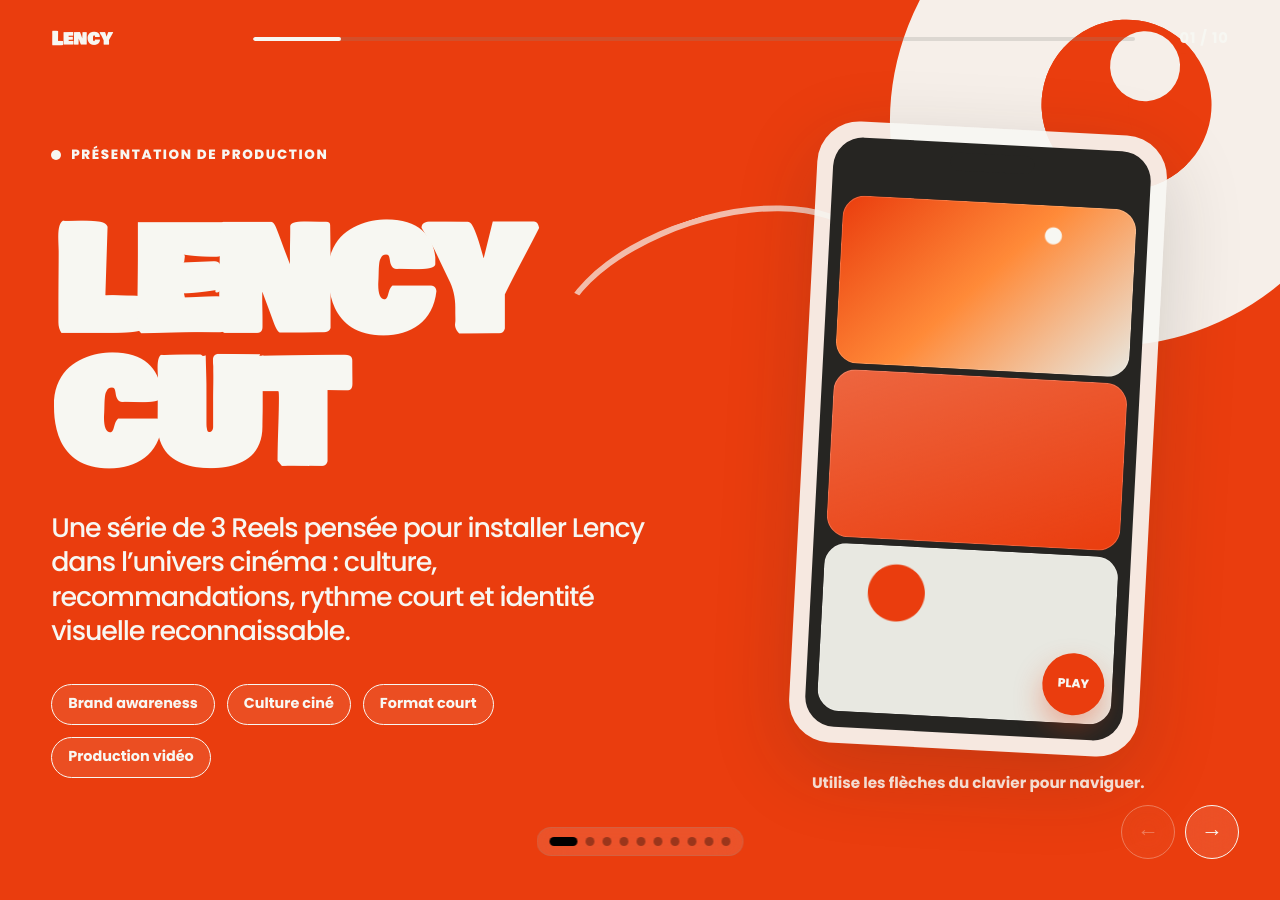
==== index.html @ e0e6d360 "Add files via upload" ====
<!doctype html>
<html lang="fr">
<head>
  <meta charset="utf-8" />
  <meta name="viewport" content="width=device-width, initial-scale=1" />
  <meta name="description" content="Présentation interactive de la série vidéo Lency Cut." />
  <title>Lency Cut - Présentation vidéo</title>
  <link rel="preconnect" href="https://fonts.googleapis.com">
  <link rel="preconnect" href="https://fonts.gstatic.com" crossorigin>
  <link href="https://fonts.googleapis.com/css2?family=Bowlby+One+SC&family=Poppins:wght@300;400;500;600;700;800&display=swap" rel="stylesheet">
  <link rel="stylesheet" href="styles.css" />
</head>
<body>
  <div class="deck" id="deck" aria-live="polite">
    <header class="topbar" aria-label="Navigation de la présentation">
      <a class="brand" href="#slide-1" aria-label="Retour au début">
        <span class="brand-logo-wrap">
          <img src="assets/logolency.png" alt="Logo Lency" class="brand-logo" onerror="this.classList.add('is-hidden'); this.nextElementSibling.classList.remove('is-hidden');" />
          <span class="brand-fallback is-hidden">Lency</span>
        </span>
      </a>
      <div class="progress" aria-hidden="true">
        <span class="progress-bar" id="progressBar"></span>
      </div>
      <div class="slide-count"><span id="currentSlide">01</span><span>/</span><span id="totalSlides">10</span></div>
    </header>

    <main class="slides" id="slides">
      <section class="slide slide-cover is-active" id="slide-1" data-theme="orange">
        <div class="grain"></div>
        <div class="shape shape-eye shape-eye-large"></div>
        <div class="shape shape-loop"></div>
        <div class="slide-inner cover-grid">
          <div class="cover-copy reveal">
            <span class="eyebrow">Présentation de production</span>
            <h1>Lency Cut</h1>
            <p class="lead">Une série de 3 Reels pensée pour installer Lency dans l’univers cinéma : culture, recommandations, rythme court et identité visuelle reconnaissable.</p>
            <div class="cover-tags" aria-label="Mots-clés de la présentation">
              <span>Brand awareness</span>
              <span>Culture ciné</span>
              <span>Format court</span>
              <span>Production vidéo</span>
            </div>
          </div>
          <div class="cover-card reveal delay-1">
            <div class="phone-mockup" aria-label="Aperçu mobile stylisé">
              <div class="phone-top"></div>
              <div class="phone-screen">
                <div class="reel-preview one"></div>
                <div class="reel-preview two"></div>
                <div class="reel-preview three"></div>
                <span class="play-dot">play</span>
              </div>
            </div>
            <p class="hint">Utilise les flèches du clavier pour naviguer.</p>
          </div>
        </div>
      </section>

      <section class="slide" id="slide-2" data-theme="light">
        <div class="slide-inner two-col">
          <div class="reveal">
            <span class="section-label">01 / Contexte</span>
            <h2>Pourquoi une série vidéo ?</h2>
            <p class="big-text">Lency est une plateforme SaaS dédiée à l’audiovisuel. L’objectif des vidéos n’est pas de vendre directement l’outil, mais de créer un premier lien avec les créateurs, étudiants en cinéma, cinéphiles et passionnés d’image.</p>
          </div>
          <div class="stacked-cards reveal delay-1">
            <article class="mini-card">
              <span class="mini-number">01</span>
              <h3>Attirer</h3>
              <p>Des hooks simples et directs pour capter l’attention dès les premières secondes.</p>
            </article>
            <article class="mini-card">
              <span class="mini-number">02</span>
              <h3>Fédérer</h3>
              <p>Des contenus ciné accessibles qui donnent envie de commenter, débattre et suivre la marque.</p>
            </article>
            <article class="mini-card">
              <span class="mini-number">03</span>
              <h3>Installer</h3>
              <p>Un territoire de marque autour de la culture audiovisuelle avant la mise en avant produit.</p>
            </article>
          </div>
        </div>
      </section>

      <section class="slide" id="slide-3" data-theme="dark">
        <div class="slide-inner editorial-grid">
          <div class="reveal">
            <span class="section-label">02 / Ligne éditoriale</span>
            <h2>Une même logique pour les 3 Reels</h2>
            <p class="lead muted">Chaque vidéo reprend un format reconnaissable : une promesse claire, une sélection de films, un rythme rapide, puis un appel à l’interaction.</p>
          </div>
          <div class="editorial-flow reveal delay-1" aria-label="Structure éditoriale des vidéos">
            <div class="flow-item"><span>Hook</span><p>Une phrase d’entrée orientée bénéfice : culture ciné, films d’été ou sorties du mois.</p></div>
            <div class="flow-line"></div>
            <div class="flow-item"><span>Sélection</span><p>Des films présentés avec un angle simple, visuel et mémorisable.</p></div>
            <div class="flow-line"></div>
            <div class="flow-item"><span>Rythme</span><p>Cuts courts, alternance des intervenants et incrustations pour garder l’attention.</p></div>
            <div class="flow-line"></div>
            <div class="flow-item"><span>CTA</span><p>Question finale et abonnement pour transformer la vue en engagement.</p></div>
          </div>
        </div>
      </section>

      <section class="slide" id="slide-4" data-theme="cream">
        <div class="slide-inner visual-grid">
          <div class="reveal">
            <span class="section-label">03 / Direction artistique</span>
            <h2>Une identité vive, urbaine et très visuelle</h2>
            <p>La présentation reprend l’univers Lency : orange électrique, neutres minéraux, formes inspirées de l’objectif de caméra, typographie massive pour les titres et lecture plus douce pour les textes.</p>
          </div>
          <div class="brand-system reveal delay-1">
            <div class="palette">
              <span style="--swatch:#ea3d0e"><b>#EA3D0E</b>Orange électrique</span>
              <span style="--swatch:#f7f7f2"><b>#F7F7F2</b>Fond clair</span>
              <span style="--swatch:#e8e8e1"><b>#E8E8E1</b>Neutre</span>
              <span style="--swatch:#8c8a85"><b>#8C8A85</b>Béton</span>
              <span style="--swatch:#262522"><b>#262522</b>Noir urbain</span>
            </div>
            <div class="identity-card">
              <div class="identity-eye"></div>
              <p>Le regard devient le signe central : voir, cadrer, sélectionner, raconter.</p>
            </div>
          </div>
        </div>
      </section>

      <section class="slide" id="slide-5" data-theme="light">
        <div class="slide-inner process-layout">
          <div class="reveal">
            <span class="section-label">04 / Préproduction</span>
            <h2>Transformer une idée en format répétable</h2>
          </div>
          <div class="process-steps reveal delay-1">
            <article>
              <span>Recherche</span>
              <h3>Choix des thèmes</h3>
              <p>Des sujets simples à comprendre, capables de toucher une audience large : classiques des années 90, films pour l’été, sorties du mois.</p>
            </article>
            <article>
              <span>Script</span>
              <h3>Écriture courte</h3>
              <p>Chaque film est présenté avec une phrase utile, un angle émotionnel ou visuel, puis un bénéfice clair pour le spectateur.</p>
            </article>
            <article>
              <span>Duo</span>
              <h3>Répartition Lina et Alex</h3>
              <p>L’alternance entre deux personnes permet de relancer l’attention et de donner un rythme plus naturel à la série.</p>
            </article>
          </div>
        </div>
      </section>

      <section class="slide" id="slide-6" data-theme="orange">
        <div class="slide-inner shoot-grid">
          <div class="reveal">
            <span class="section-label on-orange">05 / Tournage</span>
            <h2>Un set-up simple, mais pensé pour le format court</h2>
            <p class="lead">Le tournage est conçu pour faciliter les incrustations, garder le visage lisible et donner un rendu plus professionnel qu’une simple vidéo face caméra.</p>
          </div>
          <div class="spec-board reveal delay-1">
            <div><span>Lieu</span><strong>École</strong><p>Un cadre accessible, maîtrisable et cohérent avec le projet étudiant.</p></div>
            <div><span>Cadrage</span><strong>Plan poitrine</strong><p>Le sujet reste centré avec de l’espace pour les affiches et extraits.</p></div>
            <div><span>Image</span><strong>DJI Osmo Pocket 3</strong><p>Une captation stable, compacte et adaptée aux contenus sociaux.</p></div>
            <div><span>Son</span><strong>DJI Mic Mini</strong><p>Une voix plus propre, essentielle pour retenir l’attention.</p></div>
            <div><span>Lumière</span><strong>Softbox</strong><p>Une lumière diffuse pour éviter le rendu plat et ajouter de la profondeur.</p></div>
          </div>
        </div>
      </section>

      <section class="slide" id="slide-7" data-theme="dark">
        <div class="slide-inner montage-grid">
          <div class="reveal">
            <span class="section-label">06 / Postproduction</span>
            <h2>Un montage pensé pour éviter le décrochage</h2>
            <p class="lead muted">Sur CapCut, le montage repose sur une logique très rythmée : aucun blanc inutile, des effets placés au moment exact et des éléments visuels qui apparaissent pour soutenir le discours.</p>
          </div>
          <div class="timeline reveal delay-1">
            <div class="timeline-item"><span>01</span><h3>Vignette</h3><p>Assombrir légèrement les bords pour recentrer le regard.</p></div>
            <div class="timeline-item"><span>02</span><h3>Cuts chirurgicaux</h3><p>Supprimer blancs, hésitations et respirations inutiles.</p></div>
            <div class="timeline-item"><span>03</span><h3>Flou et affiches</h3><p>Passer le rush en arrière-plan et faire ressortir le film cité.</p></div>
            <div class="timeline-item"><span>04</span><h3>SFX</h3><p>Whoosh, pop, ding ou clic pour souligner les transitions.</p></div>
          </div>
        </div>
      </section>

      <section class="slide" id="slide-8" data-theme="cream">
        <div class="slide-inner video-slide">
          <div class="reveal">
            <span class="section-label">07 / Les 3 Reels</span>
            <h2>Les vidéos en ligne</h2>
            <p>Les Reels sont intégrés via Streamable pour garder un dépôt GitHub léger et compatible avec Vercel. Chaque vidéo reste lisible directement dans la slide, avec un lien d’ouverture en grand si besoin.</p>
          </div>
          <div class="video-grid reveal delay-1">
            <article class="video-card">
              <div class="video-frame video-embed">
                <iframe src="https://streamable.com/e/v9vnkr" title="REEL 1 - Culture ciné années 90" loading="lazy" allow="fullscreen; picture-in-picture" allowfullscreen></iframe>
              </div>
              <a class="external-video" href="https://streamable.com/v9vnkr" target="_blank" rel="noopener">Ouvrir REEL 1</a>
              <h3>Culture ciné années 90</h3>
              <p>Un format recommandation basé sur 5 classiques pour améliorer sa culture cinéma.</p>
            </article>
            <article class="video-card">
              <div class="video-frame video-embed">
                <iframe src="https://streamable.com/e/xjp9ug" title="REEL 2 - Films à voir cet été" loading="lazy" allow="fullscreen; picture-in-picture" allowfullscreen></iframe>
              </div>
              <a class="external-video" href="https://streamable.com/xjp9ug" target="_blank" rel="noopener">Ouvrir REEL 2</a>
              <h3>Films à voir cet été</h3>
              <p>Un angle saisonnier, plus léger, pensé pour générer commentaires et partages.</p>
            </article>
            <article class="video-card">
              <div class="video-frame video-embed">
                <iframe src="https://streamable.com/e/u0c4hb" title="REEL 3 - Sorties cinéma de juin" loading="lazy" allow="fullscreen; picture-in-picture" allowfullscreen></iframe>
              </div>
              <a class="external-video" href="https://streamable.com/u0c4hb" target="_blank" rel="noopener">Ouvrir REEL 3</a>
              <h3>Sorties cinéma de juin</h3>
              <p>Un contenu plus actuel, utile pour positionner Lency comme veille culturelle.</p>
            </article>
          </div>
        </div>
      </section>

      <section class="slide" id="slide-9" data-theme="light">
        <div class="slide-inner result-grid">
          <div class="reveal">
            <span class="section-label">08 / Cohérence de série</span>
            <h2>Ce qui rend les 3 vidéos reconnaissables</h2>
          </div>
          <div class="result-cards reveal delay-1">
            <article><span class="badge">Ton</span><p>Accessible, direct, conversationnel, avec une vraie logique de recommandation.</p></article>
            <article><span class="badge">Visuel</span><p>Orange Lency, typographie impactante, incrustations cinéma et énergie urbaine.</p></article>
            <article><span class="badge">Rythme</span><p>Alternance face caméra, cuts rapides, effets sonores et affiches qui poppent.</p></article>
            <article><span class="badge">Objectif</span><p>Développer la notoriété avant de faire entrer progressivement le produit dans l’écosystème de contenu.</p></article>
          </div>
        </div>
      </section>

      <section class="slide" id="slide-10" data-theme="dark">
        <div class="slide-inner final-grid">
          <div class="reveal">
            <span class="section-label">09 / Conclusion</span>
            <h2>Une série courte, mais stratégique</h2>
            <p class="lead muted">Le travail vidéo permet à Lency de parler aux créatifs avant même de parler outil. La série construit un territoire : cinéma, image, culture, recommandation et communauté.</p>
          </div>
          <div class="takeaways reveal delay-1">
            <p><strong>À retenir :</strong> le format court sert ici de porte d’entrée. Il crée de la visibilité, installe la personnalité de marque et prépare le terrain pour des contenus plus orientés plateforme.</p>
            <div class="next-actions">
              <span>Prochaines pistes</span>
              <p>Tester plusieurs hooks, suivre la rétention, comparer les CTA et décliner les meilleurs formats en carrousels ou contenus coulisses.</p>
            </div>
          </div>
        </div>
      </section>
    </main>

    <nav class="controls" aria-label="Contrôles de navigation">
      <button class="nav-btn" id="prevBtn" type="button" aria-label="Slide précédente">←</button>
      <button class="nav-btn" id="nextBtn" type="button" aria-label="Slide suivante">→</button>
    </nav>

    <div class="dots" id="dots" aria-label="Accès aux slides"></div>
  </div>

  <script src="script.js"></script>
</body>
</html>
---- styles.css ----
:root {
  --orange: #ea3d0e;
  --cream: #f7f7f2;
  --soft: #e8e8e1;
  --concrete: #8c8a85;
  --dark: #262522;
  --white: #ffffff;
  --shadow: 0 24px 80px rgba(38, 37, 34, 0.18);
  --radius-lg: 34px;
  --radius-md: 22px;
  --display: 'Bowlby One SC', 'Arial Black', system-ui, sans-serif;
  --body: 'Poppins', system-ui, -apple-system, BlinkMacSystemFont, 'Segoe UI', sans-serif;
}

* {
  box-sizing: border-box;
}

html,
body {
  margin: 0;
  width: 100%;
  min-height: 100%;
  overflow: hidden;
  background: var(--dark);
  color: var(--dark);
  font-family: var(--body);
}

body {
  -webkit-font-smoothing: antialiased;
  text-rendering: geometricPrecision;
}

button,
a,
video {
  -webkit-tap-highlight-color: transparent;
}

.deck {
  width: 100vw;
  height: 100vh;
  position: relative;
  background: var(--cream);
  isolation: isolate;
}

.topbar {
  position: fixed;
  z-index: 50;
  top: 0;
  left: 0;
  width: 100%;
  height: 72px;
  display: grid;
  grid-template-columns: 180px 1fr 72px;
  align-items: center;
  gap: 22px;
  padding: 20px clamp(20px, 4vw, 58px);
  pointer-events: none;
}

.brand,
.controls,
.dots {
  pointer-events: auto;
}

.brand {
  display: inline-flex;
  align-items: center;
  text-decoration: none;
  color: inherit;
}

.brand-logo-wrap {
  min-width: 108px;
  height: 38px;
  display: inline-flex;
  align-items: center;
}

.brand-logo {
  max-width: 132px;
  max-height: 48px;
  object-fit: contain;
  filter: drop-shadow(0 10px 24px rgba(38, 37, 34, 0.12));
}

.brand-fallback {
  font-family: var(--display);
  font-size: 1.2rem;
  letter-spacing: -0.02em;
  color: currentColor;
}

.is-hidden {
  display: none !important;
}

.progress {
  height: 4px;
  background: rgba(140, 138, 133, 0.24);
  overflow: hidden;
  border-radius: 999px;
}

.progress-bar {
  display: block;
  width: 10%;
  height: 100%;
  background: currentColor;
  border-radius: inherit;
  transform-origin: left center;
  transition: width 420ms cubic-bezier(.2, .8, .2, 1);
}

.slide-count {
  display: inline-flex;
  justify-content: flex-end;
  gap: 4px;
  font-weight: 700;
  font-size: 0.92rem;
  letter-spacing: 0.06em;
  color: currentColor;
}

.slides {
  width: 100%;
  height: 100%;
  position: relative;
}

.slide {
  width: 100%;
  height: 100%;
  position: absolute;
  inset: 0;
  opacity: 0;
  visibility: hidden;
  transform: translateX(100%) scale(0.985);
  transition:
    transform 720ms cubic-bezier(.17, .84, .44, 1),
    opacity 420ms ease,
    visibility 0s linear 720ms;
  overflow: hidden;
}

.slide.is-active {
  opacity: 1;
  visibility: visible;
  transform: translateX(0) scale(1);
  transition-delay: 0s;
}

.slide.is-before {
  transform: translateX(-100%) scale(0.985);
}

.slide-inner {
  width: min(1500px, calc(100vw - clamp(34px, 8vw, 140px)));
  height: 100%;
  margin: 0 auto;
  padding: clamp(95px, 10vh, 130px) 0 clamp(70px, 8vh, 96px);
  display: grid;
  align-items: center;
  gap: clamp(32px, 5vw, 82px);
  position: relative;
  z-index: 2;
}

.slide[data-theme="orange"] {
  background: var(--orange);
  color: var(--cream);
}

.slide[data-theme="dark"] {
  background: var(--dark);
  color: var(--cream);
}

.slide[data-theme="light"] {
  background: var(--cream);
  color: var(--dark);
}

.slide[data-theme="cream"] {
  background: var(--soft);
  color: var(--dark);
}

.deck:has(.slide[data-theme="orange"].is-active),
.deck:has(.slide[data-theme="dark"].is-active) {
  color: var(--cream);
}

.deck:has(.slide[data-theme="light"].is-active),
.deck:has(.slide[data-theme="cream"].is-active) {
  color: var(--dark);
}

.reveal {
  opacity: 0;
  transform: translateY(18px);
}

.slide.is-active .reveal {
  animation: revealUp 680ms cubic-bezier(.17, .84, .44, 1) forwards;
}

.slide.is-active .delay-1 {
  animation-delay: 120ms;
}

.slide.is-active .delay-2 {
  animation-delay: 240ms;
}

@keyframes revealUp {
  to {
    opacity: 1;
    transform: translateY(0);
  }
}

h1,
h2,
h3,
p {
  margin: 0;
}

h1,
h2 {
  font-family: var(--display);
  letter-spacing: -0.05em;
  line-height: 0.94;
}

h1 {
  font-size: clamp(4.4rem, 11vw, 11rem);
  max-width: 900px;
  text-transform: uppercase;
}

h2 {
  font-size: clamp(3rem, 6.8vw, 7.4rem);
  max-width: 960px;
  text-transform: uppercase;
}

h3 {
  font-size: clamp(1.1rem, 1.5vw, 1.5rem);
  font-weight: 800;
  letter-spacing: -0.03em;
}

p {
  font-size: clamp(1rem, 1.32vw, 1.32rem);
  line-height: 1.52;
  color: inherit;
}

.lead,
.big-text {
  font-size: clamp(1.28rem, 2.1vw, 2.32rem);
  line-height: 1.28;
  font-weight: 500;
  letter-spacing: -0.04em;
  max-width: 850px;
}

.big-text {
  max-width: 760px;
}

.muted {
  color: rgba(247, 247, 242, 0.78);
}

.eyebrow,
.section-label {
  display: inline-flex;
  align-items: center;
  gap: 10px;
  margin-bottom: 26px;
  font-weight: 800;
  text-transform: uppercase;
  letter-spacing: 0.12em;
  font-size: 0.84rem;
}

.eyebrow::before,
.section-label::before {
  content: "";
  width: 10px;
  height: 10px;
  border-radius: 50%;
  background: currentColor;
}

.on-orange::before {
  background: var(--cream);
}

.cover-grid,
.two-col,
.visual-grid,
.shoot-grid,
.montage-grid,
.final-grid {
  grid-template-columns: minmax(0, 1.1fr) minmax(340px, 0.9fr);
}

.cover-copy {
  display: grid;
  gap: 28px;
  align-content: center;
}

.cover-tags {
  display: flex;
  flex-wrap: wrap;
  gap: 12px;
  margin-top: 6px;
}

.cover-tags span,
.badge {
  display: inline-flex;
  align-items: center;
  min-height: 40px;
  border: 1px solid currentColor;
  border-radius: 999px;
  padding: 9px 16px;
  font-size: 0.9rem;
  font-weight: 700;
  background: rgba(247, 247, 242, 0.09);
  backdrop-filter: blur(12px);
}

.cover-card {
  justify-self: center;
  display: grid;
  gap: 22px;
  place-items: center;
}

.phone-mockup {
  width: min(350px, 31vw);
  aspect-ratio: 9 / 16;
  border-radius: 42px;
  padding: 16px;
  background: rgba(247, 247, 242, 0.92);
  box-shadow: var(--shadow);
  position: relative;
  transform: rotate(3deg);
}

.phone-top {
  width: 84px;
  height: 18px;
  background: var(--dark);
  border-radius: 999px;
  position: absolute;
  top: 26px;
  left: 50%;
  transform: translateX(-50%);
  z-index: 3;
}

.phone-screen {
  width: 100%;
  height: 100%;
  border-radius: 30px;
  overflow: hidden;
  background: var(--dark);
  position: relative;
  display: grid;
  grid-template-rows: repeat(3, 1fr);
  gap: 6px;
  padding: 58px 12px 16px;
}

.reel-preview {
  border-radius: 22px;
  background:
    radial-gradient(circle at 72% 18%, var(--cream) 0 8px, transparent 9px),
    linear-gradient(135deg, var(--orange), #ff8a38 48%, var(--soft));
  box-shadow: inset 0 0 0 1px rgba(255,255,255,0.18);
}

.reel-preview.two {
  background:
    linear-gradient(160deg, rgba(247,247,242,0.22), transparent),
    var(--orange);
}

.reel-preview.three {
  background:
    radial-gradient(circle at 25% 28%, var(--orange) 0 28px, transparent 29px),
    var(--soft);
}

.play-dot {
  position: absolute;
  right: 20px;
  bottom: 24px;
  width: 62px;
  height: 62px;
  border-radius: 50%;
  background: var(--orange);
  color: var(--cream);
  display: grid;
  place-items: center;
  font-size: 0.76rem;
  font-weight: 800;
  text-transform: uppercase;
  box-shadow: 0 14px 28px rgba(234, 61, 14, 0.34);
}

.hint {
  font-size: 0.95rem;
  font-weight: 700;
  opacity: 0.86;
}

.shape {
  position: absolute;
  pointer-events: none;
  z-index: 1;
}

.shape-eye-large {
  width: 470px;
  height: 470px;
  right: -75px;
  top: -120px;
  border-radius: 36% 64% 50% 50% / 45% 45% 55% 55%;
  background: var(--cream);
  transform: rotate(42deg);
  opacity: 0.96;
  animation: floatEye 9s ease-in-out infinite;
}

.shape-eye-large::before {
  content: "";
  position: absolute;
  width: 170px;
  height: 170px;
  border-radius: 50%;
  background: var(--orange);
  left: 148px;
  top: 138px;
  box-shadow: inset 45px -35px 0 30px var(--orange);
}

.shape-eye-large::after {
  content: "";
  position: absolute;
  width: 70px;
  height: 70px;
  border-radius: 50%;
  background: var(--cream);
  left: 186px;
  top: 147px;
}

.shape-loop {
  width: 330px;
  height: 170px;
  left: 43%;
  top: 24%;
  border: 6px solid rgba(247, 247, 242, 0.86);
  border-left-color: transparent;
  border-bottom-color: transparent;
  border-radius: 50%;
  transform: rotate(-18deg);
  opacity: 0.8;
}

@keyframes floatEye {
  50% {
    transform: rotate(48deg) translateY(18px);
  }
}

.grain {
  position: absolute;
  inset: 0;
  opacity: 0.18;
  background-image: radial-gradient(rgba(255,255,255,0.35) 0.6px, transparent 0.7px);
  background-size: 6px 6px;
  mix-blend-mode: soft-light;
}

.stacked-cards,
.process-steps,
.result-cards {
  display: grid;
  gap: 18px;
}

.mini-card,
.process-steps article,
.result-cards article,
.video-card,
.takeaways,
.identity-card,
.spec-board div,
.timeline-item,
.flow-item {
  border: 1px solid rgba(38, 37, 34, 0.12);
  background: rgba(255, 255, 255, 0.48);
  border-radius: var(--radius-md);
  padding: clamp(20px, 2.1vw, 34px);
  box-shadow: 0 18px 60px rgba(38, 37, 34, 0.08);
}

.slide[data-theme="dark"] .timeline-item,
.slide[data-theme="dark"] .flow-item,
.slide[data-theme="dark"] .takeaways {
  border-color: rgba(247, 247, 242, 0.18);
  background: rgba(247, 247, 242, 0.07);
}

.slide[data-theme="orange"] .spec-board div {
  border-color: rgba(247, 247, 242, 0.28);
  background: rgba(247, 247, 242, 0.12);
  box-shadow: 0 18px 60px rgba(38, 37, 34, 0.12);
}

.mini-number,
.process-steps span,
.spec-board span,
.timeline-item span,
.next-actions span,
.flow-item span {
  display: inline-flex;
  align-items: center;
  margin-bottom: 12px;
  color: var(--orange);
  font-size: 0.78rem;
  font-weight: 900;
  text-transform: uppercase;
  letter-spacing: 0.12em;
}

.slide[data-theme="orange"] .spec-board span,
.slide[data-theme="orange"] .spec-board strong {
  color: var(--cream);
}

.mini-card h3,
.process-steps h3,
.timeline-item h3,
.video-card h3 {
  margin-bottom: 10px;
}

.mini-card p,
.process-steps p,
.timeline-item p,
.result-cards p,
.video-card p,
.spec-board p,
.flow-item p,
.takeaways p,
.identity-card p {
  font-size: clamp(0.92rem, 1vw, 1.08rem);
  line-height: 1.5;
}

.editorial-grid,
.process-layout,
.result-grid,
.video-slide {
  grid-template-rows: auto 1fr;
  align-content: center;
}

.editorial-flow {
  display: grid;
  grid-template-columns: 1fr 48px 1fr 48px 1fr 48px 1fr;
  align-items: stretch;
}

.flow-line {
  align-self: center;
  height: 2px;
  background: linear-gradient(90deg, rgba(247,247,242,0.15), var(--orange), rgba(247,247,242,0.15));
}

.visual-grid p,
.process-layout p,
.result-grid p {
  max-width: 760px;
}

.brand-system {
  display: grid;
  grid-template-columns: 1fr minmax(280px, 0.68fr);
  gap: 22px;
  align-items: stretch;
}

.palette {
  display: grid;
  grid-template-columns: repeat(2, minmax(130px, 1fr));
  gap: 14px;
}

.palette span {
  min-height: 132px;
  border-radius: 24px;
  display: flex;
  flex-direction: column;
  justify-content: flex-end;
  padding: 18px;
  color: var(--dark);
  background: var(--swatch);
  border: 1px solid rgba(38, 37, 34, 0.13);
  font-size: 0.88rem;
  font-weight: 700;
}

.palette span:first-child,
.palette span:last-child {
  color: var(--cream);
}

.palette span b {
  font-size: 1rem;
  margin-bottom: 4px;
}

.identity-card {
  display: grid;
  place-items: center;
  text-align: center;
  background: var(--dark);
  color: var(--cream);
}

.identity-eye {
  width: 170px;
  height: 170px;
  border-radius: 34% 66% 50% 50% / 45% 45% 55% 55%;
  background: var(--orange);
  transform: rotate(42deg);
  position: relative;
  margin-bottom: 24px;
  animation: pulse 3.2s ease-in-out infinite;
}

.identity-eye::before,
.identity-eye::after {
  content: "";
  position: absolute;
  border-radius: 50%;
}

.identity-eye::before {
  width: 72px;
  height: 72px;
  background: var(--cream);
  left: 48px;
  top: 48px;
}

.identity-eye::after {
  width: 22px;
  height: 22px;
  background: var(--orange);
  left: 88px;
  top: 48px;
  box-shadow: 14px -8px 0 -4px var(--cream);
}

@keyframes pulse {
  50% { transform: rotate(42deg) scale(1.05); }
}

.process-steps {
  grid-template-columns: repeat(3, 1fr);
}

.spec-board {
  display: grid;
  grid-template-columns: repeat(2, minmax(190px, 1fr));
  gap: 16px;
}

.spec-board div:last-child {
  grid-column: 1 / -1;
}

.spec-board strong {
  display: block;
  margin-bottom: 8px;
  font-size: clamp(1.22rem, 1.8vw, 1.9rem);
  line-height: 1.1;
}

.timeline {
  display: grid;
  grid-template-columns: repeat(2, minmax(220px, 1fr));
  gap: 16px;
}

.timeline-item {
  min-height: 190px;
}

.video-grid {
  display: grid;
  grid-template-columns: repeat(3, minmax(0, 1fr));
  gap: 18px;
  align-items: stretch;
}

.video-card {
  background: rgba(255,255,255,0.62);
  transition: transform 220ms ease, box-shadow 220ms ease;
}

.video-card:hover {
  transform: translateY(-6px);
  box-shadow: 0 28px 70px rgba(38, 37, 34, 0.14);
}

.video-frame {
  aspect-ratio: 9 / 16;
  border-radius: 24px;
  overflow: hidden;
  background:
    radial-gradient(circle at 76% 20%, var(--orange) 0 34px, transparent 35px),
    linear-gradient(145deg, var(--dark), #45423b);
  margin-bottom: 20px;
  position: relative;
  display: grid;
  place-items: center;
}

.video-frame video {
  width: 100%;
  height: 100%;
  object-fit: cover;
  position: relative;
  z-index: 2;
  background: transparent;
}

.video-frame.is-missing video {
  display: none;
}

.video-placeholder {
  position: absolute;
  inset: 18px;
  border: 1px dashed rgba(247, 247, 242, 0.72);
  border-radius: 20px;
  display: grid;
  place-items: center;
  align-content: center;
  gap: 8px;
  text-align: center;
  color: var(--cream);
  z-index: 1;
  padding: 18px;
}

.video-placeholder span {
  font-family: var(--display);
  line-height: 0.95;
  font-size: clamp(1.2rem, 2.1vw, 2.2rem);
  letter-spacing: -0.04em;
}

.video-placeholder small {
  font-weight: 700;
  color: rgba(247, 247, 242, 0.76);
}

code {
  font-family: ui-monospace, SFMono-Regular, Menlo, Monaco, Consolas, monospace;
  background: rgba(234, 61, 14, 0.12);
  color: var(--orange);
  border-radius: 8px;
  padding: 0.08em 0.42em;
}

.result-cards {
  grid-template-columns: repeat(4, 1fr);
}

.result-cards article {
  min-height: 250px;
  display: flex;
  flex-direction: column;
  gap: 24px;
}

.badge {
  width: fit-content;
  color: var(--orange);
  background: rgba(234, 61, 14, 0.08);
  border-color: rgba(234, 61, 14, 0.24);
}

.final-grid {
  align-items: center;
}

.takeaways {
  background: rgba(247, 247, 242, 0.08);
}

.takeaways strong {
  color: var(--cream);
}

.next-actions {
  margin-top: 24px;
  padding-top: 24px;
  border-top: 1px solid rgba(247, 247, 242, 0.14);
}

.controls {
  position: fixed;
  z-index: 60;
  right: clamp(18px, 3.2vw, 44px);
  bottom: clamp(18px, 3.2vw, 44px);
  display: flex;
  gap: 10px;
}

.nav-btn {
  width: 54px;
  height: 54px;
  border-radius: 50%;
  border: 1px solid currentColor;
  background: rgba(255, 255, 255, 0.1);
  color: currentColor;
  font-size: 1.35rem;
  font-weight: 800;
  cursor: pointer;
  backdrop-filter: blur(14px);
  transition: transform 180ms ease, background 180ms ease, opacity 180ms ease;
}

.nav-btn:hover {
  transform: translateY(-2px);
  background: currentColor;
  color: var(--cream);
}

.deck:has(.slide[data-theme="orange"].is-active) .nav-btn:hover,
.deck:has(.slide[data-theme="dark"].is-active) .nav-btn:hover {
  color: var(--dark);
}

.nav-btn:disabled {
  opacity: 0.34;
  cursor: not-allowed;
  transform: none;
}

.dots {
  position: fixed;
  z-index: 60;
  left: 50%;
  bottom: clamp(24px, 3.4vw, 46px);
  transform: translateX(-50%);
  display: flex;
  gap: 8px;
  padding: 9px 12px;
  border: 1px solid rgba(140, 138, 133, 0.24);
  border-radius: 999px;
  background: rgba(247, 247, 242, 0.12);
  backdrop-filter: blur(16px);
}

.dot {
  width: 9px;
  height: 9px;
  border-radius: 999px;
  border: 0;
  padding: 0;
  cursor: pointer;
  background: currentColor;
  opacity: 0.34;
  transition: width 220ms ease, opacity 220ms ease;
}

.dot.is-active {
  width: 28px;
  opacity: 1;
}

@media (max-width: 1050px) {
  html,
  body {
    overflow: auto;
  }

  .deck {
    min-height: 100vh;
    height: auto;
  }

  .topbar {
    grid-template-columns: 116px 1fr 58px;
    height: 64px;
    padding: 16px 18px;
  }

  .brand-logo-wrap {
    min-width: 88px;
  }

  .brand-logo {
    max-width: 104px;
  }

  .slides,
  .slide {
    position: relative;
    height: auto;
    min-height: 100vh;
  }

  .slide {
    display: none;
    transform: none;
  }

  .slide.is-active {
    display: block;
  }

  .slide-inner {
    width: calc(100vw - 32px);
    min-height: 100vh;
    padding-top: 92px;
    padding-bottom: 96px;
  }

  .cover-grid,
  .two-col,
  .visual-grid,
  .shoot-grid,
  .montage-grid,
  .final-grid,
  .brand-system {
    grid-template-columns: 1fr;
  }

  .phone-mockup {
    width: min(310px, 80vw);
  }

  .editorial-flow,
  .process-steps,
  .video-grid,
  .result-cards,
  .timeline,
  .spec-board {
    grid-template-columns: 1fr;
  }

  .flow-line {
    width: 2px;
    min-height: 32px;
    height: 32px;
    justify-self: center;
    background: linear-gradient(180deg, rgba(247,247,242,0.15), var(--orange), rgba(247,247,242,0.15));
  }

  .shape-eye-large {
    width: 310px;
    height: 310px;
    right: -130px;
  }

  .dots {
    max-width: calc(100vw - 120px);
    overflow: auto;
  }
}

@media print {
  html,
  body {
    overflow: visible;
    background: white;
  }

  .topbar,
  .controls,
  .dots {
    display: none;
  }

  .deck,
  .slides,
  .slide {
    position: static;
    height: auto;
    width: auto;
    transform: none !important;
    opacity: 1 !important;
    visibility: visible !important;
    overflow: visible;
  }

  .slide {
    min-height: 100vh;
    page-break-after: always;
  }
}

/* Intégration vidéo par lien Streamable, pour garder le dépôt GitHub léger. */
.video-embed {
  background:
    radial-gradient(circle at 78% 18%, rgba(234, 61, 14, 0.96) 0 38px, transparent 39px),
    linear-gradient(145deg, #262522, #44413b);
}

.video-embed iframe {
  width: 100%;
  height: 100%;
  border: 0;
  display: block;
  position: relative;
  z-index: 3;
  background: #262522;
}

.external-video {
  display: inline-flex;
  align-items: center;
  justify-content: center;
  width: 100%;
  margin: -4px 0 18px;
  padding: 12px 16px;
  border-radius: 999px;
  background: rgba(234, 61, 14, 0.1);
  border: 1px solid rgba(234, 61, 14, 0.22);
  color: var(--orange);
  text-decoration: none;
  font-size: 0.88rem;
  font-weight: 800;
  letter-spacing: 0.02em;
  transition: transform 180ms ease, background 180ms ease;
}

.external-video:hover {
  transform: translateY(-2px);
  background: rgba(234, 61, 14, 0.16);
}
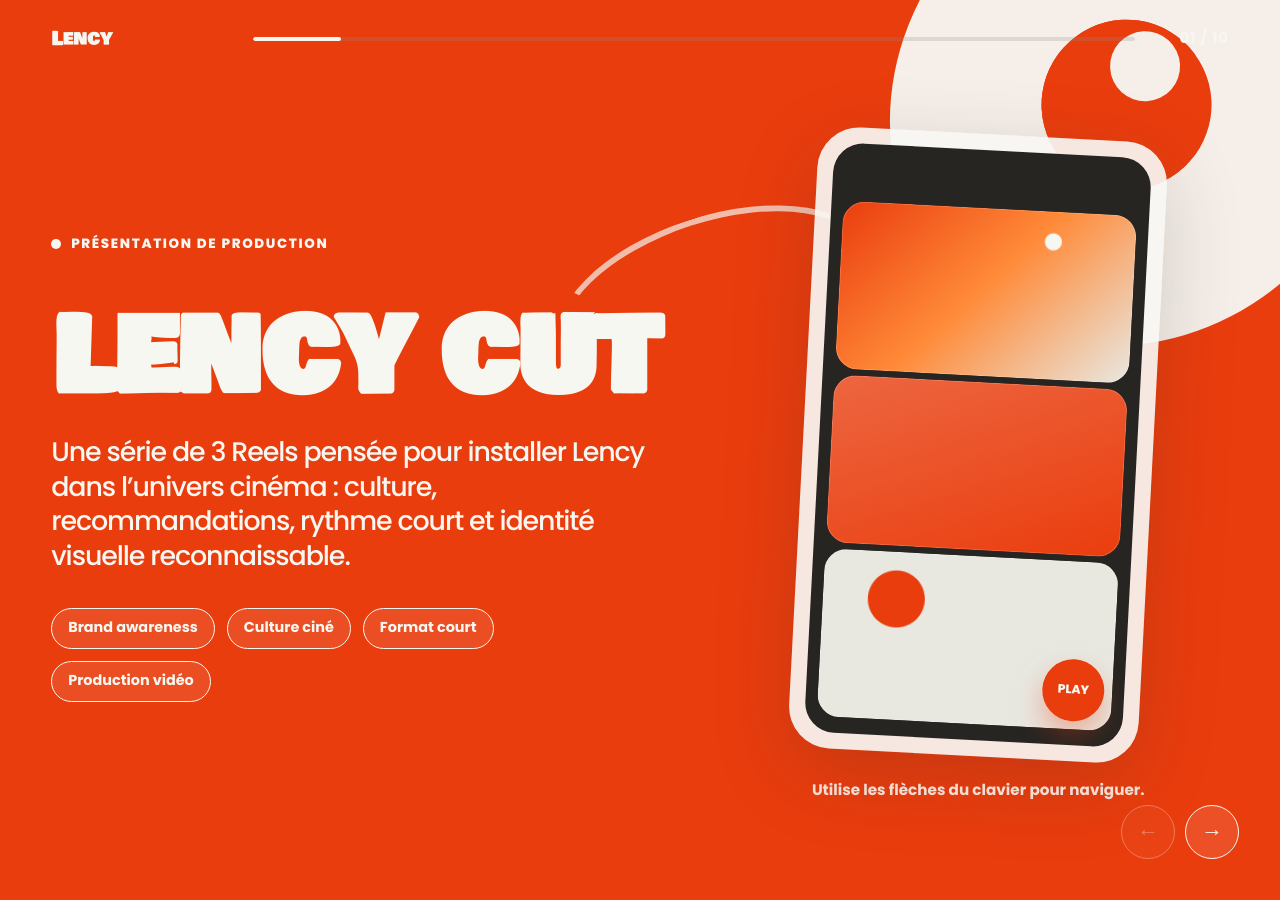
==== commit 8c3ed206: "Add files via upload" ====
--- a/index.html
+++ b/index.html
@@ -119,7 +119,8 @@
               <span style="--swatch:#262522"><b>#262522</b>Noir urbain</span>
             </div>
             <div class="identity-card">
-              <div class="identity-eye"></div>
+              <img src="assets/logolency.png" alt="Logo Lency" class="identity-logo" onerror="this.classList.add('is-hidden'); this.nextElementSibling.classList.remove('is-hidden');" />
+              <div class="identity-eye identity-fallback is-hidden"></div>
               <p>Le regard devient le signe central : voir, cadrer, sélectionner, raconter.</p>
             </div>
           </div>
@@ -258,8 +259,6 @@
       <button class="nav-btn" id="prevBtn" type="button" aria-label="Slide précédente">←</button>
       <button class="nav-btn" id="nextBtn" type="button" aria-label="Slide suivante">→</button>
     </nav>
-
-    <div class="dots" id="dots" aria-label="Accès aux slides"></div>
   </div>
 
   <script src="script.js"></script>
--- a/styles.css
+++ b/styles.css
@@ -62,8 +62,7 @@
 }
 
 .brand,
-.controls,
-.dots {
+.controls {
   pointer-events: auto;
 }
 
@@ -162,7 +161,7 @@
   width: min(1500px, calc(100vw - clamp(34px, 8vw, 140px)));
   height: 100%;
   margin: 0 auto;
-  padding: clamp(95px, 10vh, 130px) 0 clamp(70px, 8vh, 96px);
+  padding: clamp(108px, 12vh, 146px) 0 clamp(70px, 8vh, 96px);
   display: grid;
   align-items: center;
   gap: clamp(32px, 5vw, 82px);
@@ -234,19 +233,21 @@
 h1,
 h2 {
   font-family: var(--display);
-  letter-spacing: -0.05em;
-  line-height: 0.94;
+  letter-spacing: -0.018em;
+  line-height: 0.98;
+  text-wrap: balance;
+  max-width: 100%;
 }
 
 h1 {
-  font-size: clamp(4.4rem, 11vw, 11rem);
-  max-width: 900px;
+  font-size: clamp(3.7rem, 8vw, 7.8rem);
+  max-width: 980px;
   text-transform: uppercase;
 }
 
 h2 {
-  font-size: clamp(3rem, 6.8vw, 7.4rem);
-  max-width: 960px;
+  font-size: clamp(2rem, 3.15vw, 3.75rem);
+  max-width: min(1180px, 100%);
   text-transform: uppercase;
 }
 
@@ -576,20 +577,19 @@
 .process-layout,
 .result-grid,
 .video-slide {
-  grid-template-rows: auto 1fr;
+  grid-template-rows: auto minmax(0, 1fr);
   align-content: center;
 }
 
 .editorial-flow {
   display: grid;
-  grid-template-columns: 1fr 48px 1fr 48px 1fr 48px 1fr;
+  grid-template-columns: repeat(4, minmax(0, 1fr));
+  gap: 18px;
   align-items: stretch;
 }
 
 .flow-line {
-  align-self: center;
-  height: 2px;
-  background: linear-gradient(90deg, rgba(247,247,242,0.15), var(--orange), rgba(247,247,242,0.15));
+  display: none;
 }
 
 .visual-grid p,
@@ -643,6 +643,19 @@
   color: var(--cream);
 }
 
+.identity-logo {
+  width: min(220px, 72%);
+  max-width: 220px;
+  height: auto;
+  object-fit: contain;
+  margin-bottom: 24px;
+  filter: drop-shadow(0 22px 38px rgba(0, 0, 0, 0.22));
+}
+
+.identity-fallback {
+  margin-bottom: 24px;
+}
+
 .identity-eye {
   width: 170px;
   height: 170px;
@@ -867,36 +880,12 @@
   transform: none;
 }
 
-.dots {
-  position: fixed;
-  z-index: 60;
-  left: 50%;
-  bottom: clamp(24px, 3.4vw, 46px);
-  transform: translateX(-50%);
-  display: flex;
-  gap: 8px;
-  padding: 9px 12px;
-  border: 1px solid rgba(140, 138, 133, 0.24);
-  border-radius: 999px;
-  background: rgba(247, 247, 242, 0.12);
-  backdrop-filter: blur(16px);
-}
-
-.dot {
-  width: 9px;
-  height: 9px;
-  border-radius: 999px;
-  border: 0;
-  padding: 0;
-  cursor: pointer;
-  background: currentColor;
-  opacity: 0.34;
-  transition: width 220ms ease, opacity 220ms ease;
-}
-
-.dot.is-active {
-  width: 28px;
-  opacity: 1;
+
+
+@media (max-width: 1320px) {
+  .editorial-flow {
+    grid-template-columns: repeat(2, minmax(0, 1fr));
+  }
 }
 
 @media (max-width: 1050px) {
@@ -970,13 +959,6 @@
     grid-template-columns: 1fr;
   }
 
-  .flow-line {
-    width: 2px;
-    min-height: 32px;
-    height: 32px;
-    justify-self: center;
-    background: linear-gradient(180deg, rgba(247,247,242,0.15), var(--orange), rgba(247,247,242,0.15));
-  }
 
   .shape-eye-large {
     width: 310px;
@@ -984,9 +966,84 @@
     right: -130px;
   }
 
-  .dots {
-    max-width: calc(100vw - 120px);
-    overflow: auto;
+}
+
+
+/* Correctif v3 : titres longs sécurisés pour éviter les chevauchements sur écran 16/9. */
+.process-layout h2,
+.result-grid h2,
+.visual-grid h2,
+.montage-grid h2,
+.shoot-grid h2,
+.final-grid h2 {
+  font-size: clamp(2rem, 2.85vw, 3.45rem);
+  line-height: 1.03;
+  max-width: 1120px;
+}
+
+.process-layout {
+  gap: clamp(24px, 4vh, 42px);
+}
+
+.process-steps {
+  align-self: start;
+}
+
+.video-slide h2 {
+  font-size: clamp(2.1rem, 3.4vw, 4rem);
+}
+
+.slide-inner > .reveal:first-child {
+  min-width: 0;
+}
+
+@media (max-height: 820px) and (min-width: 1051px) {
+  .slide-inner {
+    padding-top: 92px;
+    padding-bottom: 58px;
+    gap: 24px;
+  }
+
+  h2,
+  .process-layout h2,
+  .result-grid h2,
+  .visual-grid h2,
+  .montage-grid h2,
+  .shoot-grid h2,
+  .final-grid h2 {
+    font-size: clamp(1.85rem, 2.55vw, 3.05rem);
+    line-height: 1.02;
+  }
+
+  .lead,
+  .big-text {
+    font-size: clamp(1.08rem, 1.55vw, 1.65rem);
+  }
+
+  .process-steps article,
+  .result-cards article,
+  .mini-card,
+  .timeline-item,
+  .flow-item,
+  .spec-board div {
+    padding: clamp(16px, 1.6vw, 24px);
+  }
+}
+
+@media (max-width: 1050px) {
+  h1 {
+    font-size: clamp(3rem, 14vw, 5.6rem);
+  }
+
+  h2,
+  .process-layout h2,
+  .result-grid h2,
+  .visual-grid h2,
+  .montage-grid h2,
+  .shoot-grid h2,
+  .final-grid h2 {
+    font-size: clamp(2rem, 9vw, 3.7rem);
+    line-height: 1.03;
   }
 }
 
@@ -998,8 +1055,7 @@
   }
 
   .topbar,
-  .controls,
-  .dots {
+  .controls {
     display: none;
   }
 
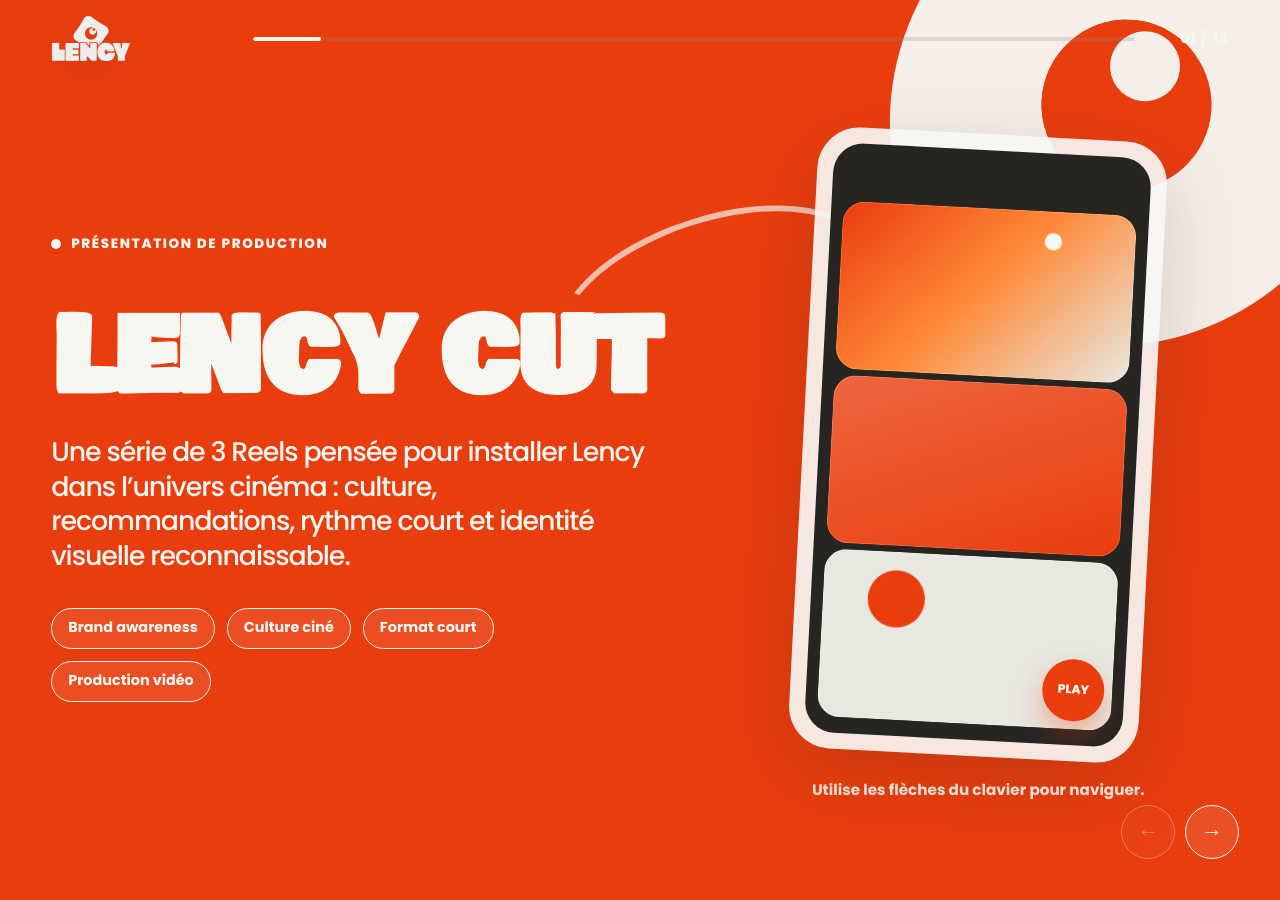
==== commit 4f38eee0: "Add files via upload" ====
--- a/index.html
+++ b/index.html
@@ -187,45 +187,111 @@
       </section>
 
       <section class="slide" id="slide-8" data-theme="cream">
-        <div class="slide-inner video-slide">
-          <div class="reveal">
-            <span class="section-label">07 / Les 3 Reels</span>
-            <h2>Les vidéos en ligne</h2>
-            <p>Les Reels sont intégrés via Streamable pour garder un dépôt GitHub léger et compatible avec Vercel. Chaque vidéo reste lisible directement dans la slide, avec un lien d’ouverture en grand si besoin.</p>
-          </div>
-          <div class="video-grid reveal delay-1">
-            <article class="video-card">
-              <div class="video-frame video-embed">
-                <iframe src="https://streamable.com/e/v9vnkr" title="REEL 1 - Culture ciné années 90" loading="lazy" allow="fullscreen; picture-in-picture" allowfullscreen></iframe>
-              </div>
-              <a class="external-video" href="https://streamable.com/v9vnkr" target="_blank" rel="noopener">Ouvrir REEL 1</a>
-              <h3>Culture ciné années 90</h3>
-              <p>Un format recommandation basé sur 5 classiques pour améliorer sa culture cinéma.</p>
-            </article>
-            <article class="video-card">
-              <div class="video-frame video-embed">
-                <iframe src="https://streamable.com/e/xjp9ug" title="REEL 2 - Films à voir cet été" loading="lazy" allow="fullscreen; picture-in-picture" allowfullscreen></iframe>
-              </div>
-              <a class="external-video" href="https://streamable.com/xjp9ug" target="_blank" rel="noopener">Ouvrir REEL 2</a>
-              <h3>Films à voir cet été</h3>
-              <p>Un angle saisonnier, plus léger, pensé pour générer commentaires et partages.</p>
-            </article>
-            <article class="video-card">
-              <div class="video-frame video-embed">
-                <iframe src="https://streamable.com/e/u0c4hb" title="REEL 3 - Sorties cinéma de juin" loading="lazy" allow="fullscreen; picture-in-picture" allowfullscreen></iframe>
-              </div>
-              <a class="external-video" href="https://streamable.com/u0c4hb" target="_blank" rel="noopener">Ouvrir REEL 3</a>
-              <h3>Sorties cinéma de juin</h3>
-              <p>Un contenu plus actuel, utile pour positionner Lency comme veille culturelle.</p>
-            </article>
-          </div>
-        </div>
-      </section>
-
+        <div class="slide-inner hooks-grid">
+          <div class="reveal">
+            <span class="section-label">07 / Hooks et script</span>
+            <h2>Écrire pour retenir dès les 3 premières secondes</h2>
+            <p class="lead">Le script ne sert pas seulement à savoir quoi dire. Il sert à créer une mécanique répétable : promesse claire, sélection rapide, preuve visuelle et question finale.</p>
+          </div>
+          <div class="hook-system reveal delay-1">
+            <article>
+              <span>Hook</span>
+              <h3>Une promesse immédiate</h3>
+              <p>Chaque Reel commence par une phrase bénéfice : améliorer sa culture ciné, trouver des films pour l’été ou repérer les sorties du mois.</p>
+            </article>
+            <article>
+              <span>Corps</span>
+              <h3>Une sélection courte</h3>
+              <p>Les films sont présentés avec un angle simple : ambiance, intérêt visuel, émotion ou référence culturelle.</p>
+            </article>
+            <article>
+              <span>Rythme</span>
+              <h3>Des phrases faciles à monter</h3>
+              <p>Les répliques sont courtes pour permettre des cuts propres, des incrustations et une alternance naturelle entre les intervenants.</p>
+            </article>
+            <article>
+              <span>CTA</span>
+              <h3>Transformer la vue en interaction</h3>
+              <p>Chaque vidéo finit par une question ou une invitation à commenter, afin de favoriser l’engagement.</p>
+            </article>
+          </div>
+        </div>
+      </section>
+
+      <section class="slide reel-slide" id="slide-12" data-theme="light">
+        <div class="slide-inner reel-detail">
+          <div class="reel-copy reveal">
+            <span class="section-label">08 / Reel 1</span>
+            <h2>Culture ciné années 90</h2>
+            <p class="lead">Un contenu de recommandation qui positionne Lency comme un compte capable d’apporter de la culture cinéma de façon accessible.</p>
+            <div class="script-card">
+              <span>Hook utilisé</span>
+              <p>« Voici 5 films des années 90 que tu dois absolument voir pour améliorer ta culture ciné. »</p>
+            </div>
+            <div class="script-points">
+              <article><strong>Angle</strong><p>Classiques cultes et références fortes : Pulp Fiction, Se7en, La Haine, Fight Club et Matrix.</p></article>
+              <article><strong>Intérêt stratégique</strong><p>Créer de la connivence avec les cinéphiles et ouvrir la discussion en commentaire.</p></article>
+              <article><strong>CTA</strong><p>Demander le film préféré des années 90 pour générer des réponses simples.</p></article>
+            </div>
+          </div>
+          <div class="reel-player reveal delay-1">
+            <iframe src="https://streamable.com/e/v9vnkr" title="REEL 1 - Culture ciné années 90" loading="lazy" allow="fullscreen; picture-in-picture" allowfullscreen></iframe>
+            <a href="https://streamable.com/v9vnkr" target="_blank" rel="noopener">Ouvrir REEL 1</a>
+          </div>
+        </div>
+      </section>
+
+      <section class="slide reel-slide" id="slide-10" data-theme="cream">
+        <div class="slide-inner reel-detail">
+          <div class="reel-copy reveal">
+            <span class="section-label">09 / Reel 2</span>
+            <h2>Films à voir cet été</h2>
+            <p class="lead">Un angle saisonnier, plus léger, pensé pour être consommé rapidement et partagé facilement.</p>
+            <div class="script-card">
+              <span>Hook utilisé</span>
+              <p>« Voici 6 films que tu dois absolument voir pour cet été. »</p>
+            </div>
+            <div class="script-points">
+              <article><strong>Angle</strong><p>Films associés à une émotion ou une ambiance : vacances, soleil, road trip, musique et belles images.</p></article>
+              <article><strong>Intérêt stratégique</strong><p>Utiliser une période de l’année pour rendre le contenu plus actuel et plus mémorisable.</p></article>
+              <article><strong>CTA</strong><p>Demander le préféré pour pousser les spectateurs à se positionner.</p></article>
+            </div>
+          </div>
+          <div class="reel-player reveal delay-1">
+            <iframe src="https://streamable.com/e/xjp9ug" title="REEL 2 - Films à voir cet été" loading="lazy" allow="fullscreen; picture-in-picture" allowfullscreen></iframe>
+            <a href="https://streamable.com/xjp9ug" target="_blank" rel="noopener">Ouvrir REEL 2</a>
+          </div>
+        </div>
+      </section>
+
+      <section class="slide reel-slide" id="slide-11" data-theme="light">
+        <div class="slide-inner reel-detail">
+          <div class="reel-copy reveal">
+            <span class="section-label">10 / Reel 3</span>
+            <h2>Sorties cinéma de juin</h2>
+            <p class="lead">Un contenu plus chaud, proche de la veille culturelle, qui montre que Lency peut suivre l’actualité du cinéma.</p>
+            <div class="script-card">
+              <span>Hook utilisé</span>
+              <p>« Voici 6 films que tu dois absolument voir en juin. »</p>
+            </div>
+            <div class="script-points">
+              <article><strong>Angle</strong><p>Présenter des sorties variées : comédie, animation, blockbuster, horreur et projet français.</p></article>
+              <article><strong>Intérêt stratégique</strong><p>Se placer dans les conversations du moment avec un format facilement renouvelable chaque mois.</p></article>
+              <article><strong>CTA</strong><p>Demander ce que la personne ira voir en premier pour déclencher une réponse directe.</p></article>
+            </div>
+          </div>
+          <div class="reel-player reveal delay-1">
+            <iframe src="https://streamable.com/e/u0c4hb" title="REEL 3 - Sorties cinéma de juin" loading="lazy" allow="fullscreen; picture-in-picture" allowfullscreen></iframe>
+            <a href="https://streamable.com/u0c4hb" target="_blank" rel="noopener">Ouvrir REEL 3</a>
+          </div>
+        </div>
+      </section>
+
+      <section class="slide" id="slide-12"
       <section class="slide" id="slide-9" data-theme="light">
         <div class="slide-inner result-grid">
           <div class="reveal">
-            <span class="section-label">08 / Cohérence de série</span>
+            <span class="section-label">11 / Cohérence de série</span>
             <h2>Ce qui rend les 3 vidéos reconnaissables</h2>
           </div>
           <div class="result-cards reveal delay-1">
@@ -237,10 +303,10 @@
         </div>
       </section>
 
-      <section class="slide" id="slide-10" data-theme="dark">
+      <section class="slide" id="slide-13" data-theme="dark">
         <div class="slide-inner final-grid">
           <div class="reveal">
-            <span class="section-label">09 / Conclusion</span>
+            <span class="section-label">12 / Conclusion</span>
             <h2>Une série courte, mais stratégique</h2>
             <p class="lead muted">Le travail vidéo permet à Lency de parler aux créatifs avant même de parler outil. La série construit un territoire : cinéma, image, culture, recommandation et communauté.</p>
           </div>
--- a/styles.css
+++ b/styles.css
@@ -1044,6 +1044,186 @@
   .final-grid h2 {
     font-size: clamp(2rem, 9vw, 3.7rem);
     line-height: 1.03;
+  }
+}
+
+
+/* Correctif v4 : une slide par Reel + section hooks/script. */
+.hooks-grid {
+  grid-template-rows: auto auto;
+  align-content: center;
+  gap: clamp(28px, 5vh, 56px);
+}
+
+.hook-system {
+  display: grid;
+  grid-template-columns: repeat(4, minmax(0, 1fr));
+  gap: 18px;
+}
+
+.hook-system article,
+.script-card,
+.script-points article {
+  border: 1px solid rgba(38, 37, 34, 0.12);
+  background: rgba(255, 255, 255, 0.56);
+  border-radius: var(--radius-md);
+  padding: clamp(18px, 2vw, 30px);
+  box-shadow: 0 18px 60px rgba(38, 37, 34, 0.08);
+}
+
+.hook-system span,
+.script-card span {
+  display: inline-flex;
+  margin-bottom: 12px;
+  color: var(--orange);
+  font-size: 0.78rem;
+  font-weight: 900;
+  text-transform: uppercase;
+  letter-spacing: 0.12em;
+}
+
+.hook-system h3 {
+  margin-bottom: 10px;
+}
+
+.hook-system p,
+.script-card p,
+.script-points p {
+  font-size: clamp(0.92rem, 1vw, 1.06rem);
+  line-height: 1.5;
+}
+
+.reel-detail {
+  grid-template-columns: minmax(0, 0.98fr) minmax(300px, 0.52fr);
+  align-items: center;
+  gap: clamp(34px, 5vw, 78px);
+}
+
+.reel-copy {
+  display: grid;
+  gap: clamp(16px, 2.4vh, 24px);
+  min-width: 0;
+}
+
+.reel-copy h2 {
+  font-size: clamp(2rem, 3.25vw, 4.2rem);
+  line-height: 1.03;
+  max-width: 920px;
+}
+
+.script-card {
+  background: rgba(234, 61, 14, 0.08);
+  border-color: rgba(234, 61, 14, 0.22);
+  box-shadow: none;
+}
+
+.script-card p {
+  font-weight: 700;
+  letter-spacing: -0.02em;
+}
+
+.script-points {
+  display: grid;
+  grid-template-columns: repeat(3, minmax(0, 1fr));
+  gap: 14px;
+}
+
+.script-points strong {
+  display: block;
+  margin-bottom: 8px;
+  color: var(--orange);
+  font-size: 0.92rem;
+  text-transform: uppercase;
+  letter-spacing: 0.08em;
+}
+
+.reel-player {
+  justify-self: center;
+  width: min(330px, 31vw);
+  display: grid;
+  gap: 14px;
+}
+
+.reel-player iframe {
+  width: 100%;
+  aspect-ratio: 9 / 16;
+  border: 0;
+  border-radius: 30px;
+  display: block;
+  background: var(--dark);
+  box-shadow: 0 28px 80px rgba(38, 37, 34, 0.22);
+  overflow: hidden;
+}
+
+.reel-player a {
+  display: inline-flex;
+  justify-content: center;
+  align-items: center;
+  padding: 13px 18px;
+  border-radius: 999px;
+  background: rgba(234, 61, 14, 0.1);
+  border: 1px solid rgba(234, 61, 14, 0.22);
+  color: var(--orange);
+  text-decoration: none;
+  font-size: 0.9rem;
+  font-weight: 900;
+}
+
+/* L’ancienne grille vidéo n’est plus utilisée, mais on la neutralise si elle reste en cache. */
+.video-slide {
+  align-content: center;
+}
+
+@media (max-width: 1320px) {
+  .hook-system,
+  .script-points {
+    grid-template-columns: repeat(2, minmax(0, 1fr));
+  }
+
+  .reel-copy h2 {
+    font-size: clamp(2rem, 3vw, 3.5rem);
+  }
+}
+
+@media (max-height: 830px) and (min-width: 1051px) {
+  .reel-detail {
+    padding-top: 86px;
+    padding-bottom: 46px;
+  }
+
+  .reel-copy {
+    gap: 12px;
+  }
+
+  .reel-copy h2 {
+    font-size: clamp(1.9rem, 2.65vw, 3.2rem);
+  }
+
+  .reel-player {
+    width: min(292px, 28vw);
+  }
+
+  .script-card,
+  .script-points article {
+    padding: 16px;
+  }
+
+  .script-points p,
+  .script-card p {
+    font-size: 0.9rem;
+    line-height: 1.42;
+  }
+}
+
+@media (max-width: 1050px) {
+  .hook-system,
+  .script-points,
+  .reel-detail {
+    grid-template-columns: 1fr;
+  }
+
+  .reel-player {
+    width: min(330px, 88vw);
   }
 }
 
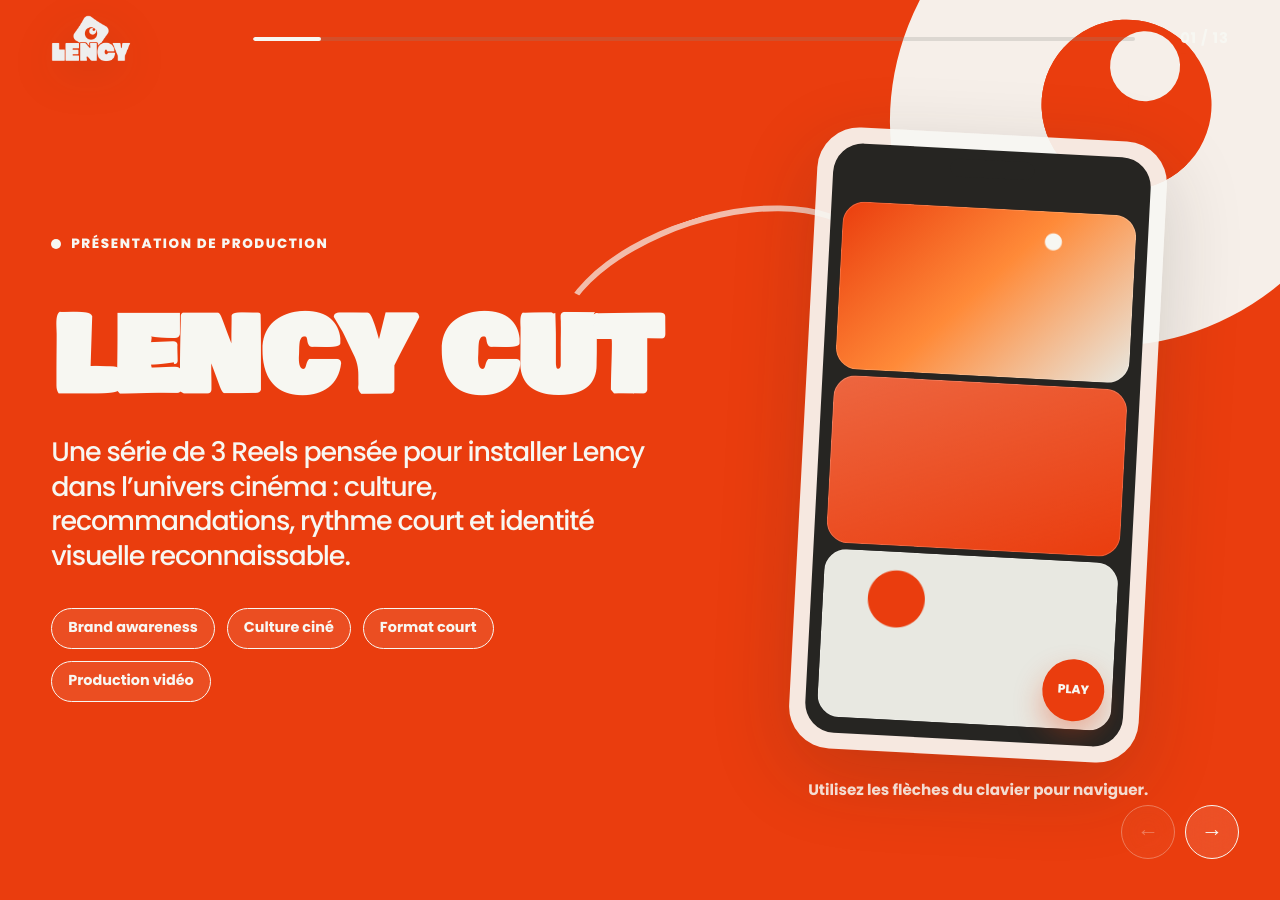
==== commit 1cc3a3dc: "Update index.html" ====
--- a/index.html
+++ b/index.html
@@ -52,7 +52,7 @@
                 <span class="play-dot">play</span>
               </div>
             </div>
-            <p class="hint">Utilise les flèches du clavier pour naviguer.</p>
+            <p class="hint">Utilisez les flèches du clavier pour naviguer.</p>
           </div>
         </div>
       </section>
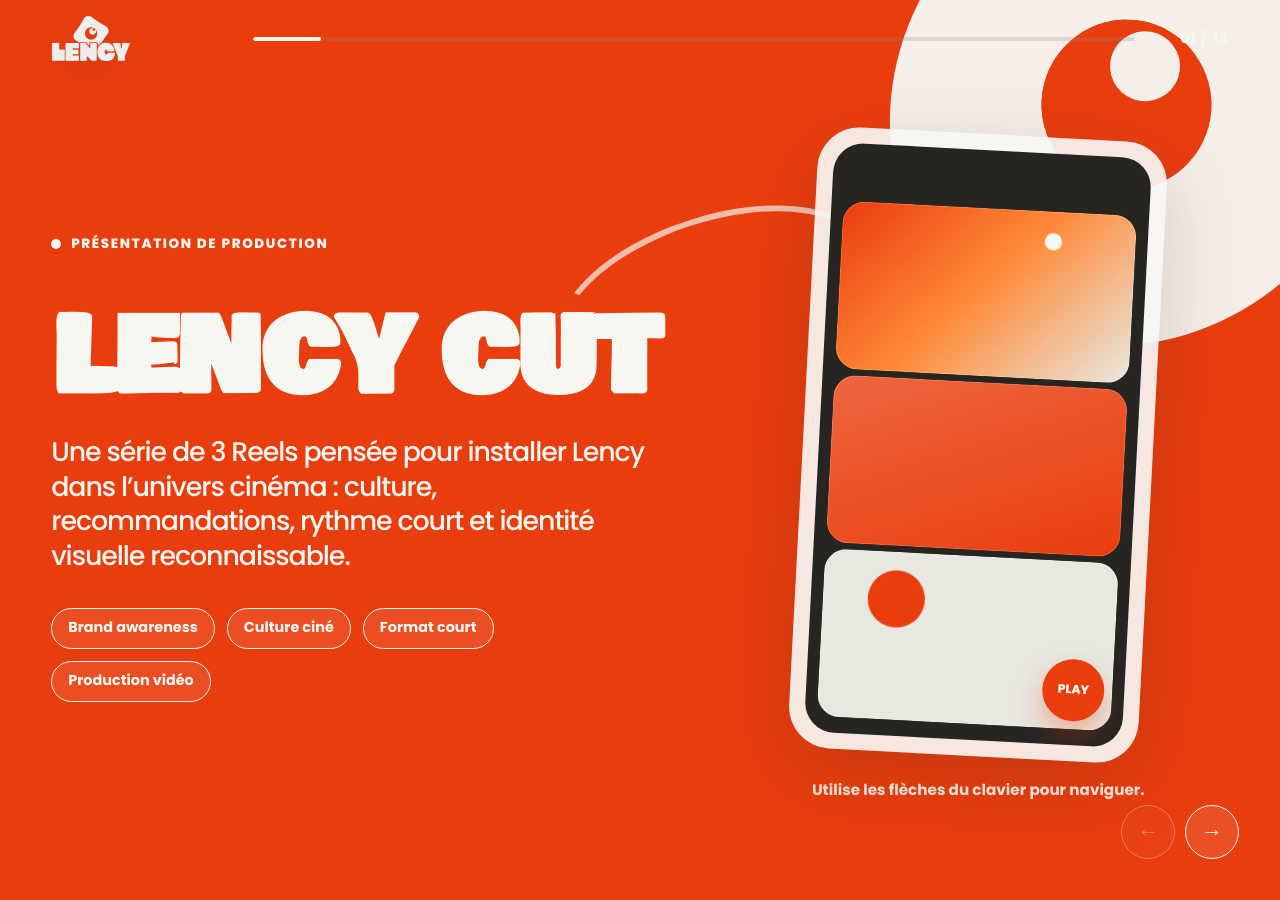
==== commit a511cfbe: "Add files via upload" ====
--- a/index.html
+++ b/index.html
@@ -52,7 +52,7 @@
                 <span class="play-dot">play</span>
               </div>
             </div>
-            <p class="hint">Utilisez les flèches du clavier pour naviguer.</p>
+            <p class="hint">Utilise les flèches du clavier pour naviguer.</p>
           </div>
         </div>
       </section>
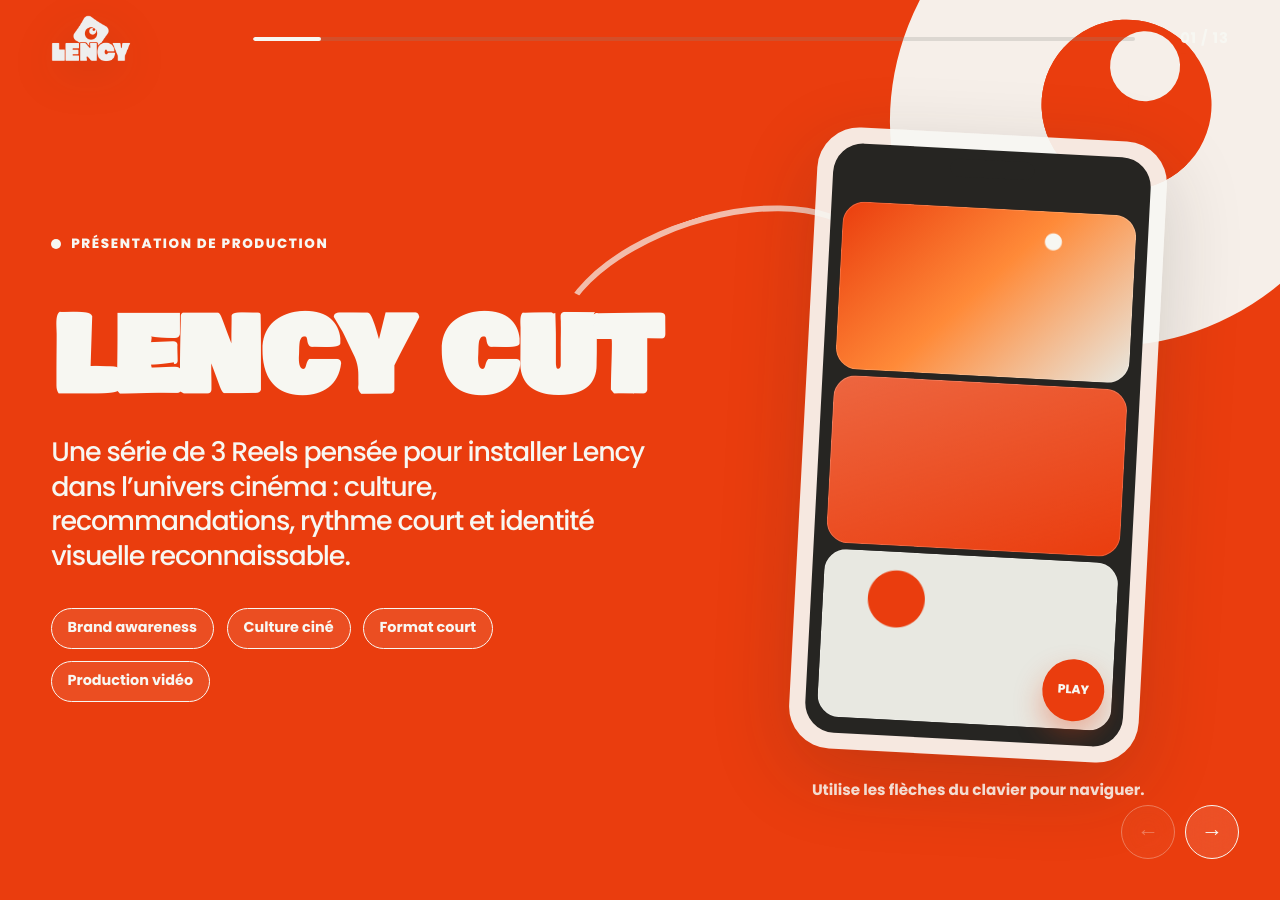
==== commit 75f499e4: "Add files via upload" ====
--- a/index.html
+++ b/index.html
@@ -235,8 +235,8 @@
             </div>
           </div>
           <div class="reel-player reveal delay-1">
-            <iframe src="https://streamable.com/e/v9vnkr" title="REEL 1 - Culture ciné années 90" loading="lazy" allow="fullscreen; picture-in-picture" allowfullscreen></iframe>
-            <a href="https://streamable.com/v9vnkr" target="_blank" rel="noopener">Ouvrir REEL 1</a>
+            <iframe src="https://streamable.com/e/xjp9ug" title="REEL 1 - Culture ciné années 90" loading="lazy" allow="fullscreen; picture-in-picture" allowfullscreen></iframe>
+            <a href="https://streamable.com/xjp9ug" target="_blank" rel="noopener">Ouvrir REEL 1</a>
           </div>
         </div>
       </section>
@@ -258,8 +258,8 @@
             </div>
           </div>
           <div class="reel-player reveal delay-1">
-            <iframe src="https://streamable.com/e/xjp9ug" title="REEL 2 - Films à voir cet été" loading="lazy" allow="fullscreen; picture-in-picture" allowfullscreen></iframe>
-            <a href="https://streamable.com/xjp9ug" target="_blank" rel="noopener">Ouvrir REEL 2</a>
+            <iframe src="https://streamable.com/e/v9vnkr" title="REEL 2 - Films à voir cet été" loading="lazy" allow="fullscreen; picture-in-picture" allowfullscreen></iframe>
+            <a href="https://streamable.com/v9vnkr" target="_blank" rel="noopener">Ouvrir REEL 2</a>
           </div>
         </div>
       </section>
